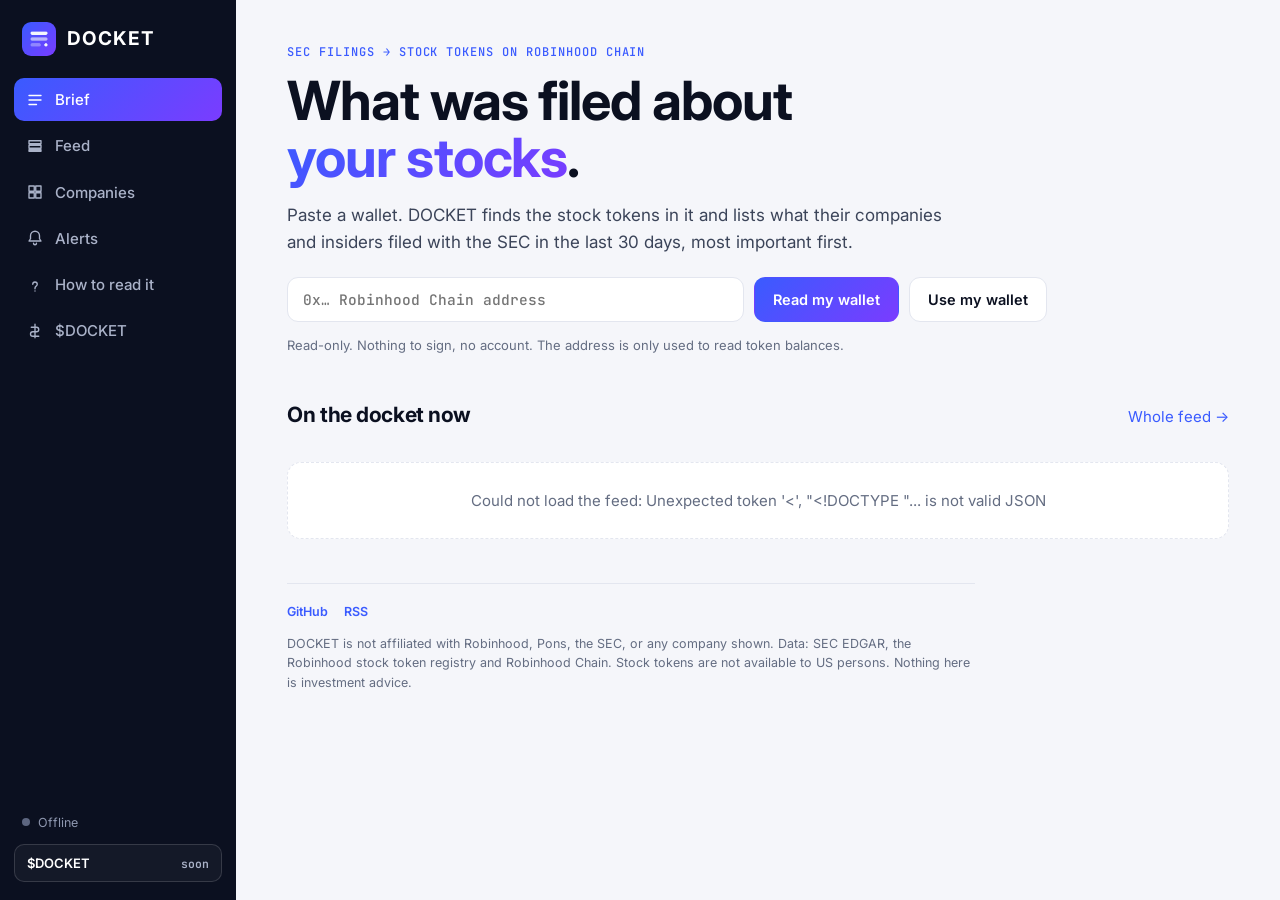
==== site/index.html @ dc3375ce "DOCKET: SEC filings brief and alerts for stock tokens on Robinhood Chain Co-Authored-By: Claude Fabl" ====
<!doctype html>
<html lang="en">
<head>
<meta charset="utf-8">
<meta name="viewport" content="width=device-width, initial-scale=1">
<title>DOCKET: what was filed about the stocks in your wallet</title>
<meta name="description" content="Paste a Robinhood Chain wallet and read every SEC filing about the stock tokens in it: insider trades, notices to sell, large holders, company events. Then get them as alerts.">
<link rel="canonical" href="https://docketstock.com/">
<meta property="og:type" content="website">
<meta property="og:site_name" content="DOCKET">
<meta property="og:title" content="DOCKET: what was filed about the stocks in your wallet">
<meta property="og:description" content="Paste a Robinhood Chain wallet and read every SEC filing about the stock tokens in it: insider trades, notices to sell, large holders, company events. Then get them as alerts.">
<meta property="og:url" content="https://docketstock.com/">
<meta property="og:image" content="https://docketstock.com/og-image.png?v=1">
<meta property="og:image:width" content="1200">
<meta property="og:image:height" content="630">
<meta name="twitter:card" content="summary_large_image">
<meta name="twitter:title" content="DOCKET: what was filed about the stocks in your wallet">
<meta name="twitter:description" content="Paste a Robinhood Chain wallet and read every SEC filing about the stock tokens in it: insider trades, notices to sell, large holders, company events. Then get them as alerts.">
<meta name="twitter:image" content="https://docketstock.com/og-image.png?v=1">
<link rel="icon" type="image/png" href="favicon.png?v=1">
<link rel="alternate" type="application/rss+xml" title="DOCKET: notable filings" href="/rss">
<link rel="preconnect" href="https://fonts.googleapis.com">
<link rel="preconnect" href="https://fonts.gstatic.com" crossorigin>
<link href="https://fonts.googleapis.com/css2?family=Inter:wght@400;500;600;700&family=JetBrains+Mono:wght@500;700&display=swap" rel="stylesheet">
<link rel="stylesheet" href="styles.css?v=1">
</head>
<body data-page="index">
<aside class="rail">
  <a class="brand" href="./"><img src="logo.png?v=1" alt="" width="34" height="34"><span>DOCKET</span></a>
  <nav>
    <a href="./" class="on" aria-current="page"><svg viewBox="0 0 24 24" width="18" height="18" fill="none" stroke="currentColor" stroke-width="1.8" stroke-linecap="round" stroke-linejoin="round" aria-hidden="true"><path d="M4 6h16M4 12h16M4 18h10"/></svg><span>Brief</span></a>
    <a href="feed.html"><svg viewBox="0 0 24 24" width="18" height="18" fill="none" stroke="currentColor" stroke-width="1.8" stroke-linecap="round" stroke-linejoin="round" aria-hidden="true"><path d="M4 5h16v4H4zM4 11h16v4H4zM4 17h16v2H4z"/></svg><span>Feed</span></a>
    <a href="companies.html"><svg viewBox="0 0 24 24" width="18" height="18" fill="none" stroke="currentColor" stroke-width="1.8" stroke-linecap="round" stroke-linejoin="round" aria-hidden="true"><path d="M4 4h7v7H4zM13 4h7v7h-7zM4 13h7v7H4zM13 13h7v7h-7z"/></svg><span>Companies</span></a>
    <a href="alerts.html"><svg viewBox="0 0 24 24" width="18" height="18" fill="none" stroke="currentColor" stroke-width="1.8" stroke-linecap="round" stroke-linejoin="round" aria-hidden="true"><path d="M12 3a6 6 0 0 0-6 6v4l-2 3h16l-2-3V9a6 6 0 0 0-6-6zM10 19a2 2 0 0 0 4 0"/></svg><span>Alerts</span></a>
    <a href="how.html"><svg viewBox="0 0 24 24" width="18" height="18" fill="none" stroke="currentColor" stroke-width="1.8" stroke-linecap="round" stroke-linejoin="round" aria-hidden="true"><path d="M12 17v-1c0-2 3-2.5 3-5a3 3 0 0 0-6 0M12 20h.01"/></svg><span>How to read it</span></a>
    <a href="token.html"><svg viewBox="0 0 24 24" width="18" height="18" fill="none" stroke="currentColor" stroke-width="1.8" stroke-linecap="round" stroke-linejoin="round" aria-hidden="true"><path d="M12 3v18M7 7h7a3 3 0 0 1 0 6H9a3 3 0 0 0 0 6h8"/></svg><span>$DOCKET</span></a>
  </nav>
  <div class="rail-foot">
    <p class="status" id="status"><i></i><span>Connecting…</span></p>
    <div id="rail-ca"></div>
  </div>
</aside>
<main class="main">
    <section class="hero">
      <p class="eyebrow">SEC filings &rarr; stock tokens on Robinhood Chain</p>
      <h1>What was filed about <span class="grad">your stocks</span>.</h1>
      <p class="lede">Paste a wallet. DOCKET finds the stock tokens in it and lists what their companies and insiders filed with the SEC in the last 30 days, most important first.</p>
      <form id="brief-form" class="ask">
        <input id="address" autocomplete="off" spellcheck="false" placeholder="0x… Robinhood Chain address" aria-label="Wallet address">
        <button class="btn primary" type="submit">Read my wallet</button>
        <button class="btn" type="button" id="connect">Use my wallet</button>
      </form>
      <p class="fine">Read-only. Nothing to sign, no account. The address is only used to read token balances.</p>
    </section>

    <section id="brief" hidden></section>

    <section id="today">
      <div class="head"><h2>On the docket now</h2><a href="feed.html">Whole feed &rarr;</a></div>
      <div class="tiles" id="tiles"></div>
      <div class="list" id="top-list"><p class="muted">Reading…</p></div>
    </section>
    <footer>
      <div class="foot-links" id="foot-links"></div>
      <p>DOCKET is not affiliated with Robinhood, Pons, the SEC, or any company shown. Data: SEC EDGAR, the Robinhood stock token registry and Robinhood Chain. Stock tokens are not available to US persons. Nothing here is investment advice.</p>
    </footer>
</main>
<script src="config.js?v=1"></script>
<script src="app.js?v=1"></script>
</body>
</html>
---- site/styles.css ----
/* DOCKET: light desk with a side rail. Ink text, one blue-violet gradient, three level colours. */
:root {
  --bg: #f5f6fa; --card: #ffffff; --ink: #0b1020; --text: #1d2436; --muted: #646d82; --line: #e3e6ef; --soft: #eef0f7;
  --a1: #3a5bff; --a2: #7a3cff; --grad: linear-gradient(135deg, var(--a1), var(--a2));
  --l3: #e5484d; --l2: #f59e0b; --l1: #a3abbd; --buy: #0f9d64; --sell: #d6455a;
  --sans: 'Inter', 'Segoe UI', Arial, sans-serif; --mono: 'JetBrains Mono', Consolas, monospace;
  --rail: 236px;
}
* { box-sizing: border-box; }
html { -webkit-text-size-adjust: 100%; }
body { margin: 0; background: var(--bg); color: var(--text); font: 15px/1.55 var(--sans); }
a { color: var(--a1); text-decoration: none; }
a:hover { text-decoration: underline; }
code { font-family: var(--mono); font-size: .88em; }
h1, h2, h3 { color: var(--ink); margin: 0; letter-spacing: -.02em; }
[hidden] { display: none !important; }

/* ---- side rail ---- */
.rail { position: fixed; inset: 0 auto 0 0; width: var(--rail); background: var(--ink); color: #c9cfe0; display: flex; flex-direction: column; padding: 22px 14px 18px; z-index: 5; }
.brand { display: flex; align-items: center; gap: 11px; color: #fff; font-weight: 700; font-size: 19px; letter-spacing: .06em; padding: 0 8px 22px; }
.brand:hover { text-decoration: none; }
.brand img { border-radius: 9px; display: block; }
.rail nav { display: flex; flex-direction: column; gap: 3px; }
.rail nav a { display: flex; align-items: center; gap: 11px; padding: 10px 12px; border-radius: 10px; color: #aab2c8; font-weight: 500; }
.rail nav a:hover { background: rgba(255, 255, 255, .06); color: #fff; text-decoration: none; }
.rail nav a.on { background: var(--grad); color: #fff; }
.rail-foot { margin-top: auto; display: grid; gap: 12px; }
.status { margin: 0; display: flex; align-items: center; gap: 8px; font-size: 12.5px; color: #8e97af; padding: 0 8px; }
.status i { width: 8px; height: 8px; border-radius: 50%; background: #5d6680; flex: none; }
.status.live i { background: #2fd28a; box-shadow: 0 0 0 4px rgba(47, 210, 138, .16); }
.status.stale i { background: var(--l2); }
.ca { display: flex; justify-content: space-between; align-items: center; gap: 8px; width: 100%; padding: 10px 12px; border-radius: 10px; border: 1px solid rgba(255, 255, 255, .14); background: rgba(255, 255, 255, .04); color: #fff; font: 600 13px var(--sans); cursor: pointer; }
.ca:hover { text-decoration: none; border-color: rgba(255, 255, 255, .3); }
.ca code { color: #aab2c8; }
.ca.done { border-color: #2fd28a; }

/* ---- main column ---- */
.main { margin-left: var(--rail); padding: 44px clamp(20px, 4vw, 56px) 30px; max-width: calc(var(--rail) + 1080px); }
section { margin-bottom: 44px; }
.eyebrow { margin: 0 0 12px; font: 500 12px var(--mono); letter-spacing: .08em; text-transform: uppercase; color: var(--a1); }
.hero h1 { font-size: clamp(34px, 5vw, 54px); line-height: 1.06; max-width: 15ch; }
.grad { background: var(--grad); -webkit-background-clip: text; background-clip: text; color: transparent; }
.title { font-size: clamp(30px, 4vw, 42px); margin-bottom: 14px; }
.lede { font-size: 17px; color: #3b4459; max-width: 62ch; margin: 16px 0 22px; }
h2 { font-size: 21px; margin: 34px 0 14px; }
.head { display: flex; align-items: baseline; justify-content: space-between; gap: 12px; flex-wrap: wrap; margin-bottom: 14px; }
.head h2 { margin: 0; }
.muted { color: var(--muted); }
.fine { font-size: 13px; color: var(--muted); max-width: 78ch; }
.empty { padding: 26px; text-align: center; color: var(--muted); background: var(--card); border: 1px dashed var(--line); border-radius: 14px; margin: 0; }

.btn { display: inline-flex; align-items: center; justify-content: center; padding: 12px 18px; border-radius: 11px; border: 1px solid var(--line); background: var(--card); color: var(--ink); font: 600 14.5px var(--sans); cursor: pointer; white-space: nowrap; }
.btn:hover { border-color: #c5cbdc; text-decoration: none; }
.btn.primary { background: var(--grad); border-color: transparent; color: #fff; }
.btn.primary:hover { filter: brightness(1.08); }
.btn.small { padding: 7px 12px; font-size: 13px; border-radius: 9px; }

.ask { display: flex; gap: 10px; flex-wrap: wrap; max-width: 760px; }
.ask input, .search { flex: 1 1 280px; min-width: 0; padding: 12px 15px; border-radius: 11px; border: 1px solid var(--line); background: var(--card); color: var(--ink); font: 500 14.5px var(--mono); outline: none; }
.ask input:focus, .search:focus { border-color: var(--a1); box-shadow: 0 0 0 4px rgba(58, 91, 255, .12); }
.ask input.bad { border-color: var(--l3); }
.search { flex: 0 1 240px; }
.search.wide { flex: none; width: 100%; max-width: 620px; display: block; }

.panel { background: var(--card); border: 1px solid var(--line); border-radius: 18px; padding: 22px; box-shadow: 0 1px 2px rgba(11, 16, 32, .04); }
.panel h2 { margin-top: 0; }
.tiles { display: grid; grid-template-columns: repeat(auto-fit, minmax(150px, 1fr)); gap: 10px; margin-bottom: 16px; }
.tile { background: var(--card); border: 1px solid var(--line); border-radius: 14px; padding: 14px 16px; }
.panel .tile { background: var(--bg); }
.tile b { display: block; font: 700 26px/1.1 var(--sans); color: var(--ink); letter-spacing: -.02em; }
.tile span { font-size: 12.5px; color: var(--muted); }
.tile.hot b { color: var(--l3); }
.holdings { display: flex; flex-wrap: wrap; gap: 8px; margin-bottom: 16px; }
.holdings a { display: inline-flex; gap: 8px; align-items: baseline; padding: 6px 11px; border-radius: 999px; background: var(--soft); color: var(--ink); font-size: 13px; }
.holdings b { font-family: var(--mono); }
.holdings span { color: var(--muted); }

.filters { display: flex; flex-wrap: wrap; gap: 10px 14px; align-items: center; margin-bottom: 12px; }
.chips { display: flex; flex-wrap: wrap; gap: 6px; margin-bottom: 12px; }
.filters .chips { margin: 0; }
.chips button { padding: 7px 12px; border-radius: 999px; border: 1px solid var(--line); background: var(--card); color: var(--text); font: 500 13px var(--sans); cursor: pointer; }
.chips button:hover { border-color: #c5cbdc; }
.chips button.on { background: var(--ink); border-color: var(--ink); color: #fff; }
.chips i { font-style: normal; opacity: .6; margin-left: 2px; font-family: var(--mono); font-size: 12px; }

/* ---- the list of entries ---- */
.list { display: grid; gap: 6px; }
.day { margin: 14px 0 2px; font: 500 12px var(--mono); letter-spacing: .06em; text-transform: uppercase; color: var(--muted); }
.day:first-child { margin-top: 0; }
.row { display: grid; grid-template-columns: 92px 64px minmax(0, 1fr) auto; gap: 12px; align-items: center; padding: 12px 16px; background: var(--card); border: 1px solid var(--line); border-radius: 12px; color: var(--text); }
.row:hover { border-color: #c5cbdc; text-decoration: none; box-shadow: 0 2px 10px rgba(11, 16, 32, .05); }
.lvl { display: flex; align-items: center; gap: 7px; font-size: 12.5px; font-weight: 600; color: var(--muted); }
.dot { width: 9px; height: 9px; border-radius: 50%; flex: none; display: inline-block; }
.dot.l3 { background: var(--l3); } .dot.l2 { background: var(--l2); } .dot.l1 { background: var(--l1); }
.row.l3 .lvl { color: var(--l3); }
.row.l3 { border-left: 3px solid var(--l3); }
.sym { font: 700 14px var(--mono); color: var(--ink); }
.what { min-width: 0; }
.what b { display: block; color: var(--ink); font-weight: 600; }
.what small { display: block; color: var(--muted); font-size: 12.5px; overflow: hidden; text-overflow: ellipsis; white-space: nowrap; }
.row.buy .what b { color: var(--buy); }
.kind { font-size: 12px; color: var(--muted); padding: 4px 9px; border-radius: 999px; background: var(--soft); white-space: nowrap; }

/* ---- companies ---- */
.grid { display: grid; grid-template-columns: repeat(auto-fill, minmax(168px, 1fr)); gap: 9px; }
.co { display: grid; gap: 2px; padding: 13px 14px; background: var(--card); border: 1px solid var(--line); border-radius: 13px; color: var(--text); }
.co:hover { border-color: var(--a1); text-decoration: none; }
.co b { font: 700 15px var(--mono); color: var(--ink); }
.co span { font-size: 12.5px; color: var(--muted); overflow: hidden; text-overflow: ellipsis; white-space: nowrap; }
.co small { font-size: 12px; color: var(--text); margin-top: 5px; }
.co.hot { border-left: 3px solid var(--l3); }
#co-detail { margin-bottom: 18px; scroll-margin-top: 16px; }

/* ---- alerts ---- */
.builder { margin: 6px 0 20px; }
.builder label { display: block; font-weight: 600; color: var(--ink); margin-bottom: 7px; }
.ways { display: grid; grid-template-columns: repeat(auto-fit, minmax(250px, 1fr)); gap: 12px; }
.way { background: var(--card); border: 1px solid var(--line); border-radius: 16px; padding: 18px; display: flex; flex-direction: column; gap: 8px; min-width: 0; }
.way h3 { font-size: 17px; }
.way p { margin: 0; color: #3b4459; font-size: 14px; }
.way > div { margin-top: auto; padding-top: 8px; }
.copy { display: flex; gap: 8px; align-items: center; }
.copy code { flex: 1; min-width: 0; padding: 8px 10px; background: var(--bg); border: 1px solid var(--line); border-radius: 9px; overflow: hidden; text-overflow: ellipsis; white-space: nowrap; font-size: 12px; }
.soon-note { font-size: 13.5px; color: var(--muted); background: var(--bg); border-radius: 9px; padding: 9px 11px; }
.sample { background: var(--ink); color: #dfe4f3; border-radius: 14px; padding: 18px; font: 500 13px/1.6 var(--mono); white-space: pre-wrap; overflow-wrap: anywhere; max-width: 620px; margin: 0; }

/* ---- tables on How and Token ---- */
.table { background: var(--card); border: 1px solid var(--line); border-radius: 14px; overflow: hidden; }
.tr { display: grid; grid-template-columns: 170px 150px 1fr; gap: 14px; padding: 13px 16px; border-top: 1px solid var(--line); font-size: 14px; }
.tr:first-child { border-top: 0; }
.tr.th { font: 500 11.5px var(--mono); letter-spacing: .07em; text-transform: uppercase; color: var(--muted); background: var(--bg); }
.tr b { color: var(--ink); }
.levels .tr, #tokenomics .tr { grid-template-columns: 170px 1fr; }
.levels .tr span:first-child { display: flex; align-items: center; gap: 9px; }
.ca-box { display: flex; align-items: center; gap: 12px; flex-wrap: wrap; background: var(--card); border: 1px solid var(--line); border-radius: 14px; padding: 14px 16px; margin-bottom: 14px; max-width: 620px; }
.ca-box code { flex: 1; min-width: 0; overflow-wrap: anywhere; color: var(--ink); font-size: 13.5px; }
.links { display: flex; gap: 10px; flex-wrap: wrap; }

footer { border-top: 1px solid var(--line); padding-top: 18px; margin-top: 30px; color: var(--muted); font-size: 12.5px; max-width: 86ch; }
.foot-links { display: flex; gap: 16px; margin-bottom: 8px; font-weight: 600; }

/* ---- narrow screens: the rail becomes a top bar ---- */
@media (max-width: 860px) {
  .rail { position: sticky; top: 0; inset: auto; width: auto; flex-direction: row; align-items: center; padding: 10px 12px; gap: 6px; }
  .brand { padding: 0 6px 0 0; font-size: 0; }
  .brand img { width: 32px; height: 32px; }
  .rail nav { flex-direction: row; overflow-x: auto; scrollbar-width: none; flex: 1; gap: 2px; }
  .rail nav::-webkit-scrollbar { display: none; }
  .rail nav a { padding: 8px 10px; white-space: nowrap; font-size: 14px; }
  .rail nav svg { display: none; }
  .rail-foot { display: none; }
  .main { margin-left: 0; padding: 26px 16px 24px; }
  .row { grid-template-columns: auto minmax(0, 1fr); gap: 4px 10px; padding: 11px 13px; }
  .row .lvl { grid-column: 1; }
  .row .sym { grid-column: 2; justify-self: start; }
  .row .what { grid-column: 1 / -1; }
  .row .kind { grid-column: 1 / -1; justify-self: start; }
  .what small { white-space: normal; }
  .tr, .levels .tr, #tokenomics .tr { grid-template-columns: 1fr; gap: 3px; }
  .tr.th { display: none; }
  .search { flex: 1 1 100%; }
}
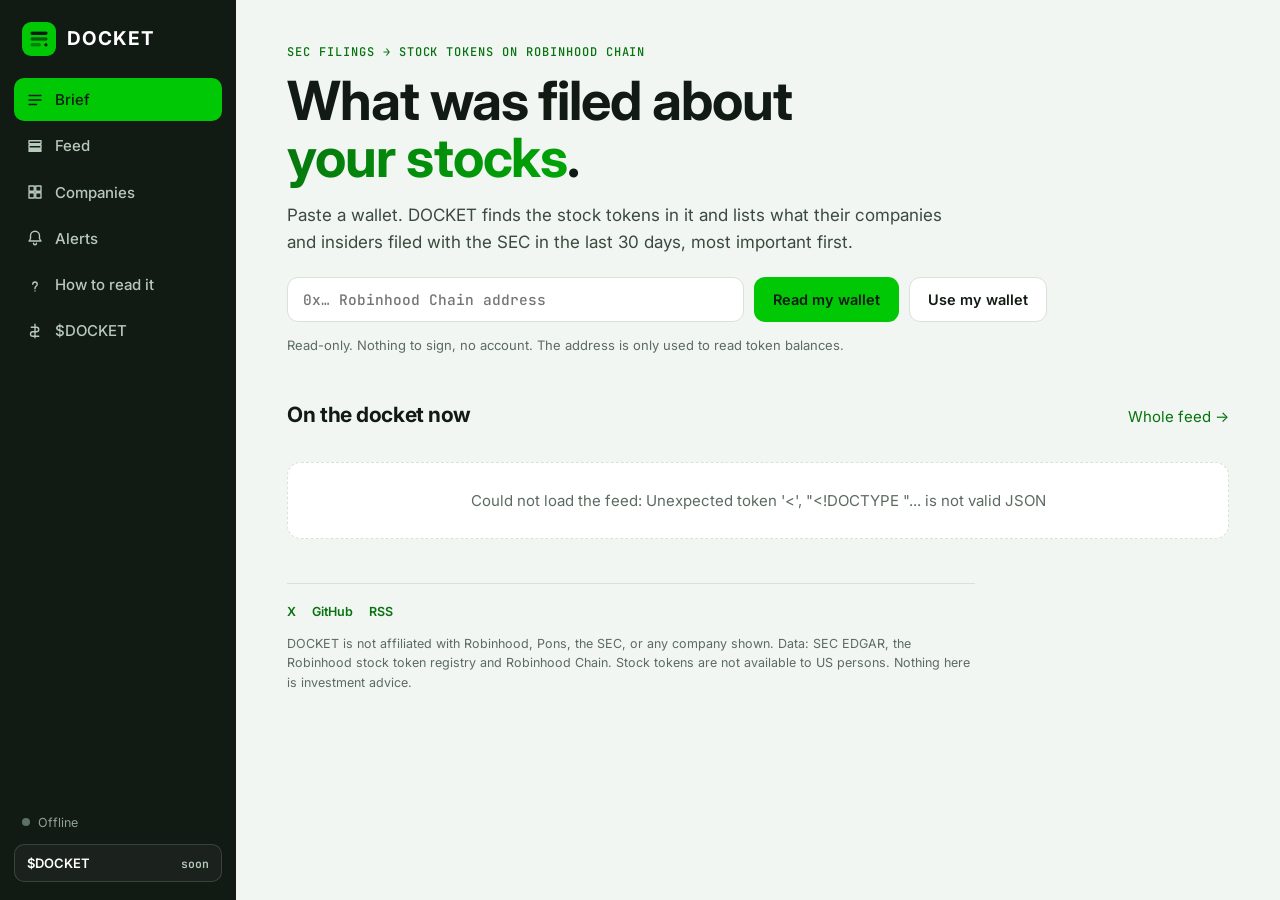
==== commit ed6de80b: "Publish the Robinhood green brand and the X link before launch. Co-authored-by: Cursor <cursoragent@" ====
--- a/site/index.html
+++ b/site/index.html
@@ -11,23 +11,23 @@
 <meta property="og:title" content="DOCKET: what was filed about the stocks in your wallet">
 <meta property="og:description" content="Paste a Robinhood Chain wallet and read every SEC filing about the stock tokens in it: insider trades, notices to sell, large holders, company events. Then get them as alerts.">
 <meta property="og:url" content="https://docketstock.com/">
-<meta property="og:image" content="https://docketstock.com/og-image.png?v=1">
+<meta property="og:image" content="https://docketstock.com/og-image.png?v=3">
 <meta property="og:image:width" content="1200">
 <meta property="og:image:height" content="630">
 <meta name="twitter:card" content="summary_large_image">
 <meta name="twitter:title" content="DOCKET: what was filed about the stocks in your wallet">
 <meta name="twitter:description" content="Paste a Robinhood Chain wallet and read every SEC filing about the stock tokens in it: insider trades, notices to sell, large holders, company events. Then get them as alerts.">
-<meta name="twitter:image" content="https://docketstock.com/og-image.png?v=1">
-<link rel="icon" type="image/png" href="favicon.png?v=1">
+<meta name="twitter:image" content="https://docketstock.com/og-image.png?v=3">
+<link rel="icon" type="image/png" href="favicon.png?v=3">
 <link rel="alternate" type="application/rss+xml" title="DOCKET: notable filings" href="/rss">
 <link rel="preconnect" href="https://fonts.googleapis.com">
 <link rel="preconnect" href="https://fonts.gstatic.com" crossorigin>
 <link href="https://fonts.googleapis.com/css2?family=Inter:wght@400;500;600;700&family=JetBrains+Mono:wght@500;700&display=swap" rel="stylesheet">
-<link rel="stylesheet" href="styles.css?v=1">
+<link rel="stylesheet" href="styles.css?v=3">
 </head>
 <body data-page="index">
 <aside class="rail">
-  <a class="brand" href="./"><img src="logo.png?v=1" alt="" width="34" height="34"><span>DOCKET</span></a>
+  <a class="brand" href="./"><img src="logo.png?v=3" alt="" width="34" height="34"><span>DOCKET</span></a>
   <nav>
     <a href="./" class="on" aria-current="page"><svg viewBox="0 0 24 24" width="18" height="18" fill="none" stroke="currentColor" stroke-width="1.8" stroke-linecap="round" stroke-linejoin="round" aria-hidden="true"><path d="M4 6h16M4 12h16M4 18h10"/></svg><span>Brief</span></a>
     <a href="feed.html"><svg viewBox="0 0 24 24" width="18" height="18" fill="none" stroke="currentColor" stroke-width="1.8" stroke-linecap="round" stroke-linejoin="round" aria-hidden="true"><path d="M4 5h16v4H4zM4 11h16v4H4zM4 17h16v2H4z"/></svg><span>Feed</span></a>
@@ -66,7 +66,7 @@
       <p>DOCKET is not affiliated with Robinhood, Pons, the SEC, or any company shown. Data: SEC EDGAR, the Robinhood stock token registry and Robinhood Chain. Stock tokens are not available to US persons. Nothing here is investment advice.</p>
     </footer>
 </main>
-<script src="config.js?v=1"></script>
-<script src="app.js?v=1"></script>
+<script src="config.js?v=3"></script>
+<script src="app.js?v=3"></script>
 </body>
 </html>
--- a/site/styles.css
+++ b/site/styles.css
@@ -1,8 +1,8 @@
-/* DOCKET: light desk with a side rail. Ink text, one blue-violet gradient, three level colours. */
+/* DOCKET: light desk with a side rail. Green-black ink, Robinhood green, three level colours. */
 :root {
-  --bg: #f5f6fa; --card: #ffffff; --ink: #0b1020; --text: #1d2436; --muted: #646d82; --line: #e3e6ef; --soft: #eef0f7;
-  --a1: #3a5bff; --a2: #7a3cff; --grad: linear-gradient(135deg, var(--a1), var(--a2));
-  --l3: #e5484d; --l2: #f59e0b; --l1: #a3abbd; --buy: #0f9d64; --sell: #d6455a;
+  --bg: #f2f6f2; --card: #ffffff; --ink: #121a14; --text: #1c291f; --muted: #5c6b61; --line: #d7e3d8; --soft: #e5f3e4;
+  --green: #00C805; --a1: #06730f; --a2: #00C805; --grad: linear-gradient(135deg, var(--green), #00a806);
+  --l3: #e5484d; --l2: #e09400; --l1: #9aa89c; --buy: #0b8a4b; --sell: #d6455a;
   --sans: 'Inter', 'Segoe UI', Arial, sans-serif; --mono: 'JetBrains Mono', Consolas, monospace;
   --rail: 236px;
 }
@@ -16,22 +16,22 @@
 [hidden] { display: none !important; }
 
 /* ---- side rail ---- */
-.rail { position: fixed; inset: 0 auto 0 0; width: var(--rail); background: var(--ink); color: #c9cfe0; display: flex; flex-direction: column; padding: 22px 14px 18px; z-index: 5; }
+.rail { position: fixed; inset: 0 auto 0 0; width: var(--rail); background: var(--ink); color: #c5d4c8; display: flex; flex-direction: column; padding: 22px 14px 18px; z-index: 5; }
 .brand { display: flex; align-items: center; gap: 11px; color: #fff; font-weight: 700; font-size: 19px; letter-spacing: .06em; padding: 0 8px 22px; }
 .brand:hover { text-decoration: none; }
 .brand img { border-radius: 9px; display: block; }
 .rail nav { display: flex; flex-direction: column; gap: 3px; }
-.rail nav a { display: flex; align-items: center; gap: 11px; padding: 10px 12px; border-radius: 10px; color: #aab2c8; font-weight: 500; }
+.rail nav a { display: flex; align-items: center; gap: 11px; padding: 10px 12px; border-radius: 10px; color: #b7c9bb; font-weight: 500; }
 .rail nav a:hover { background: rgba(255, 255, 255, .06); color: #fff; text-decoration: none; }
-.rail nav a.on { background: var(--grad); color: #fff; }
+.rail nav a.on { background: var(--green); color: var(--ink); }
 .rail-foot { margin-top: auto; display: grid; gap: 12px; }
-.status { margin: 0; display: flex; align-items: center; gap: 8px; font-size: 12.5px; color: #8e97af; padding: 0 8px; }
-.status i { width: 8px; height: 8px; border-radius: 50%; background: #5d6680; flex: none; }
+.status { margin: 0; display: flex; align-items: center; gap: 8px; font-size: 12.5px; color: #8ea394; padding: 0 8px; }
+.status i { width: 8px; height: 8px; border-radius: 50%; background: #5d7264; flex: none; }
 .status.live i { background: #2fd28a; box-shadow: 0 0 0 4px rgba(47, 210, 138, .16); }
 .status.stale i { background: var(--l2); }
 .ca { display: flex; justify-content: space-between; align-items: center; gap: 8px; width: 100%; padding: 10px 12px; border-radius: 10px; border: 1px solid rgba(255, 255, 255, .14); background: rgba(255, 255, 255, .04); color: #fff; font: 600 13px var(--sans); cursor: pointer; }
 .ca:hover { text-decoration: none; border-color: rgba(255, 255, 255, .3); }
-.ca code { color: #aab2c8; }
+.ca code { color: #b7c9bb; }
 .ca.done { border-color: #2fd28a; }
 
 /* ---- main column ---- */
@@ -39,9 +39,9 @@
 section { margin-bottom: 44px; }
 .eyebrow { margin: 0 0 12px; font: 500 12px var(--mono); letter-spacing: .08em; text-transform: uppercase; color: var(--a1); }
 .hero h1 { font-size: clamp(34px, 5vw, 54px); line-height: 1.06; max-width: 15ch; }
-.grad { background: var(--grad); -webkit-background-clip: text; background-clip: text; color: transparent; }
+.grad { background: linear-gradient(135deg, var(--a1), #00a806); -webkit-background-clip: text; background-clip: text; color: transparent; }
 .title { font-size: clamp(30px, 4vw, 42px); margin-bottom: 14px; }
-.lede { font-size: 17px; color: #3b4459; max-width: 62ch; margin: 16px 0 22px; }
+.lede { font-size: 17px; color: #3a4a3e; max-width: 62ch; margin: 16px 0 22px; }
 h2 { font-size: 21px; margin: 34px 0 14px; }
 .head { display: flex; align-items: baseline; justify-content: space-between; gap: 12px; flex-wrap: wrap; margin-bottom: 14px; }
 .head h2 { margin: 0; }
@@ -51,13 +51,13 @@
 
 .btn { display: inline-flex; align-items: center; justify-content: center; padding: 12px 18px; border-radius: 11px; border: 1px solid var(--line); background: var(--card); color: var(--ink); font: 600 14.5px var(--sans); cursor: pointer; white-space: nowrap; }
 .btn:hover { border-color: #c5cbdc; text-decoration: none; }
-.btn.primary { background: var(--grad); border-color: transparent; color: #fff; }
+.btn.primary { background: var(--green); border-color: transparent; color: var(--ink); }
 .btn.primary:hover { filter: brightness(1.08); }
 .btn.small { padding: 7px 12px; font-size: 13px; border-radius: 9px; }
 
 .ask { display: flex; gap: 10px; flex-wrap: wrap; max-width: 760px; }
 .ask input, .search { flex: 1 1 280px; min-width: 0; padding: 12px 15px; border-radius: 11px; border: 1px solid var(--line); background: var(--card); color: var(--ink); font: 500 14.5px var(--mono); outline: none; }
-.ask input:focus, .search:focus { border-color: var(--a1); box-shadow: 0 0 0 4px rgba(58, 91, 255, .12); }
+.ask input:focus, .search:focus { border-color: var(--green); box-shadow: 0 0 0 4px rgba(0, 200, 5, .18); }
 .ask input.bad { border-color: var(--l3); }
 .search { flex: 0 1 240px; }
 .search.wide { flex: none; width: 100%; max-width: 620px; display: block; }
@@ -117,12 +117,12 @@
 .ways { display: grid; grid-template-columns: repeat(auto-fit, minmax(250px, 1fr)); gap: 12px; }
 .way { background: var(--card); border: 1px solid var(--line); border-radius: 16px; padding: 18px; display: flex; flex-direction: column; gap: 8px; min-width: 0; }
 .way h3 { font-size: 17px; }
-.way p { margin: 0; color: #3b4459; font-size: 14px; }
+.way p { margin: 0; color: #3a4a3e; font-size: 14px; }
 .way > div { margin-top: auto; padding-top: 8px; }
 .copy { display: flex; gap: 8px; align-items: center; }
 .copy code { flex: 1; min-width: 0; padding: 8px 10px; background: var(--bg); border: 1px solid var(--line); border-radius: 9px; overflow: hidden; text-overflow: ellipsis; white-space: nowrap; font-size: 12px; }
 .soon-note { font-size: 13.5px; color: var(--muted); background: var(--bg); border-radius: 9px; padding: 9px 11px; }
-.sample { background: var(--ink); color: #dfe4f3; border-radius: 14px; padding: 18px; font: 500 13px/1.6 var(--mono); white-space: pre-wrap; overflow-wrap: anywhere; max-width: 620px; margin: 0; }
+.sample { background: var(--ink); color: #e3efe4; border-radius: 14px; padding: 18px; font: 500 13px/1.6 var(--mono); white-space: pre-wrap; overflow-wrap: anywhere; max-width: 620px; margin: 0; }
 
 /* ---- tables on How and Token ---- */
 .table { background: var(--card); border: 1px solid var(--line); border-radius: 14px; overflow: hidden; }
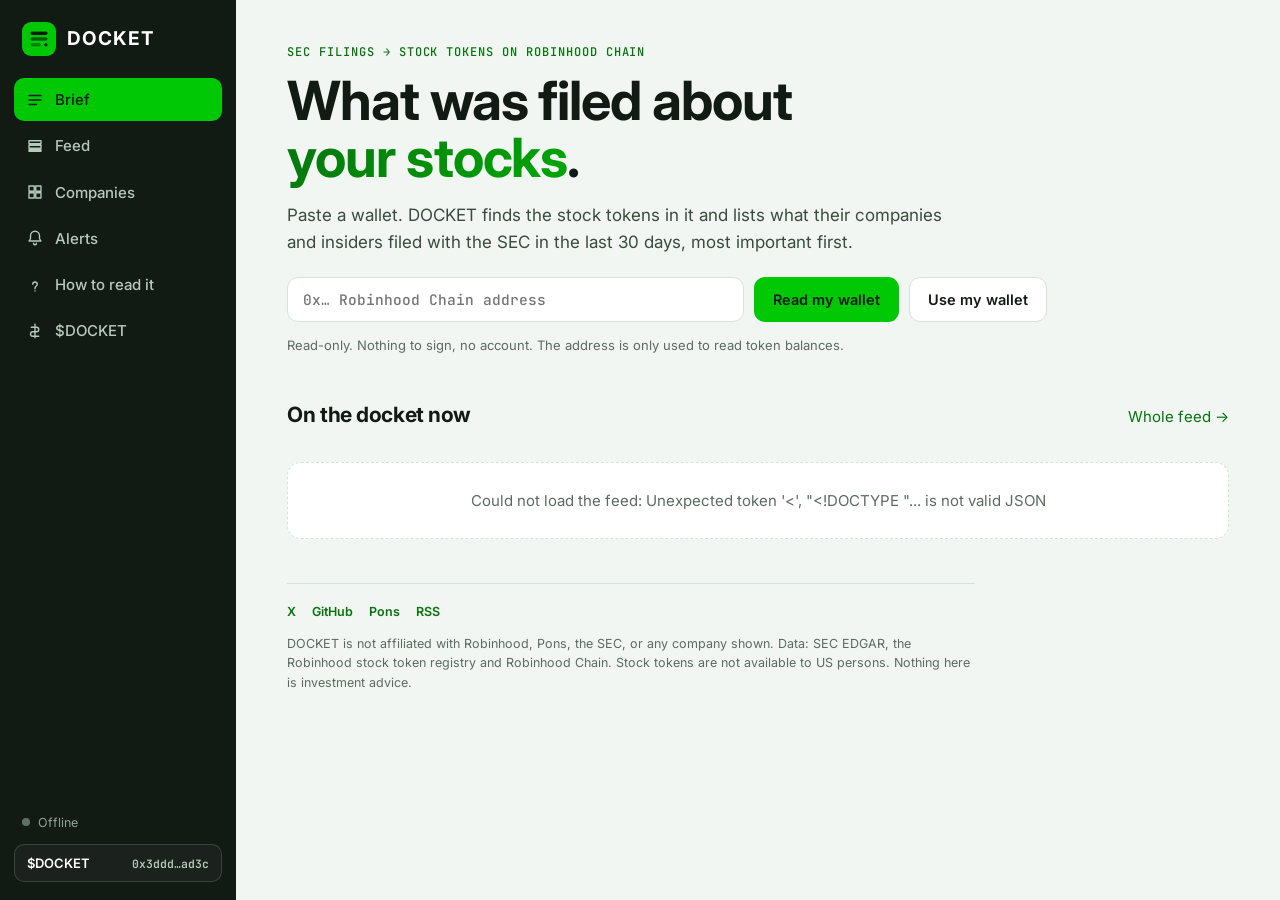
==== commit a0e47076: "Publish the  contract address. Co-authored-by: Cursor <cursoragent@cursor.com>" ====
--- a/site/index.html
+++ b/site/index.html
@@ -11,23 +11,23 @@
 <meta property="og:title" content="DOCKET: what was filed about the stocks in your wallet">
 <meta property="og:description" content="Paste a Robinhood Chain wallet and read every SEC filing about the stock tokens in it: insider trades, notices to sell, large holders, company events. Then get them as alerts.">
 <meta property="og:url" content="https://docketstock.com/">
-<meta property="og:image" content="https://docketstock.com/og-image.png?v=3">
+<meta property="og:image" content="https://docketstock.com/og-image.png?v=4">
 <meta property="og:image:width" content="1200">
 <meta property="og:image:height" content="630">
 <meta name="twitter:card" content="summary_large_image">
 <meta name="twitter:title" content="DOCKET: what was filed about the stocks in your wallet">
 <meta name="twitter:description" content="Paste a Robinhood Chain wallet and read every SEC filing about the stock tokens in it: insider trades, notices to sell, large holders, company events. Then get them as alerts.">
-<meta name="twitter:image" content="https://docketstock.com/og-image.png?v=3">
-<link rel="icon" type="image/png" href="favicon.png?v=3">
+<meta name="twitter:image" content="https://docketstock.com/og-image.png?v=4">
+<link rel="icon" type="image/png" href="favicon.png?v=4">
 <link rel="alternate" type="application/rss+xml" title="DOCKET: notable filings" href="/rss">
 <link rel="preconnect" href="https://fonts.googleapis.com">
 <link rel="preconnect" href="https://fonts.gstatic.com" crossorigin>
 <link href="https://fonts.googleapis.com/css2?family=Inter:wght@400;500;600;700&family=JetBrains+Mono:wght@500;700&display=swap" rel="stylesheet">
-<link rel="stylesheet" href="styles.css?v=3">
+<link rel="stylesheet" href="styles.css?v=4">
 </head>
 <body data-page="index">
 <aside class="rail">
-  <a class="brand" href="./"><img src="logo.png?v=3" alt="" width="34" height="34"><span>DOCKET</span></a>
+  <a class="brand" href="./"><img src="logo.png?v=4" alt="" width="34" height="34"><span>DOCKET</span></a>
   <nav>
     <a href="./" class="on" aria-current="page"><svg viewBox="0 0 24 24" width="18" height="18" fill="none" stroke="currentColor" stroke-width="1.8" stroke-linecap="round" stroke-linejoin="round" aria-hidden="true"><path d="M4 6h16M4 12h16M4 18h10"/></svg><span>Brief</span></a>
     <a href="feed.html"><svg viewBox="0 0 24 24" width="18" height="18" fill="none" stroke="currentColor" stroke-width="1.8" stroke-linecap="round" stroke-linejoin="round" aria-hidden="true"><path d="M4 5h16v4H4zM4 11h16v4H4zM4 17h16v2H4z"/></svg><span>Feed</span></a>
@@ -66,7 +66,7 @@
       <p>DOCKET is not affiliated with Robinhood, Pons, the SEC, or any company shown. Data: SEC EDGAR, the Robinhood stock token registry and Robinhood Chain. Stock tokens are not available to US persons. Nothing here is investment advice.</p>
     </footer>
 </main>
-<script src="config.js?v=3"></script>
-<script src="app.js?v=3"></script>
+<script src="config.js?v=4"></script>
+<script src="app.js?v=4"></script>
 </body>
 </html>
